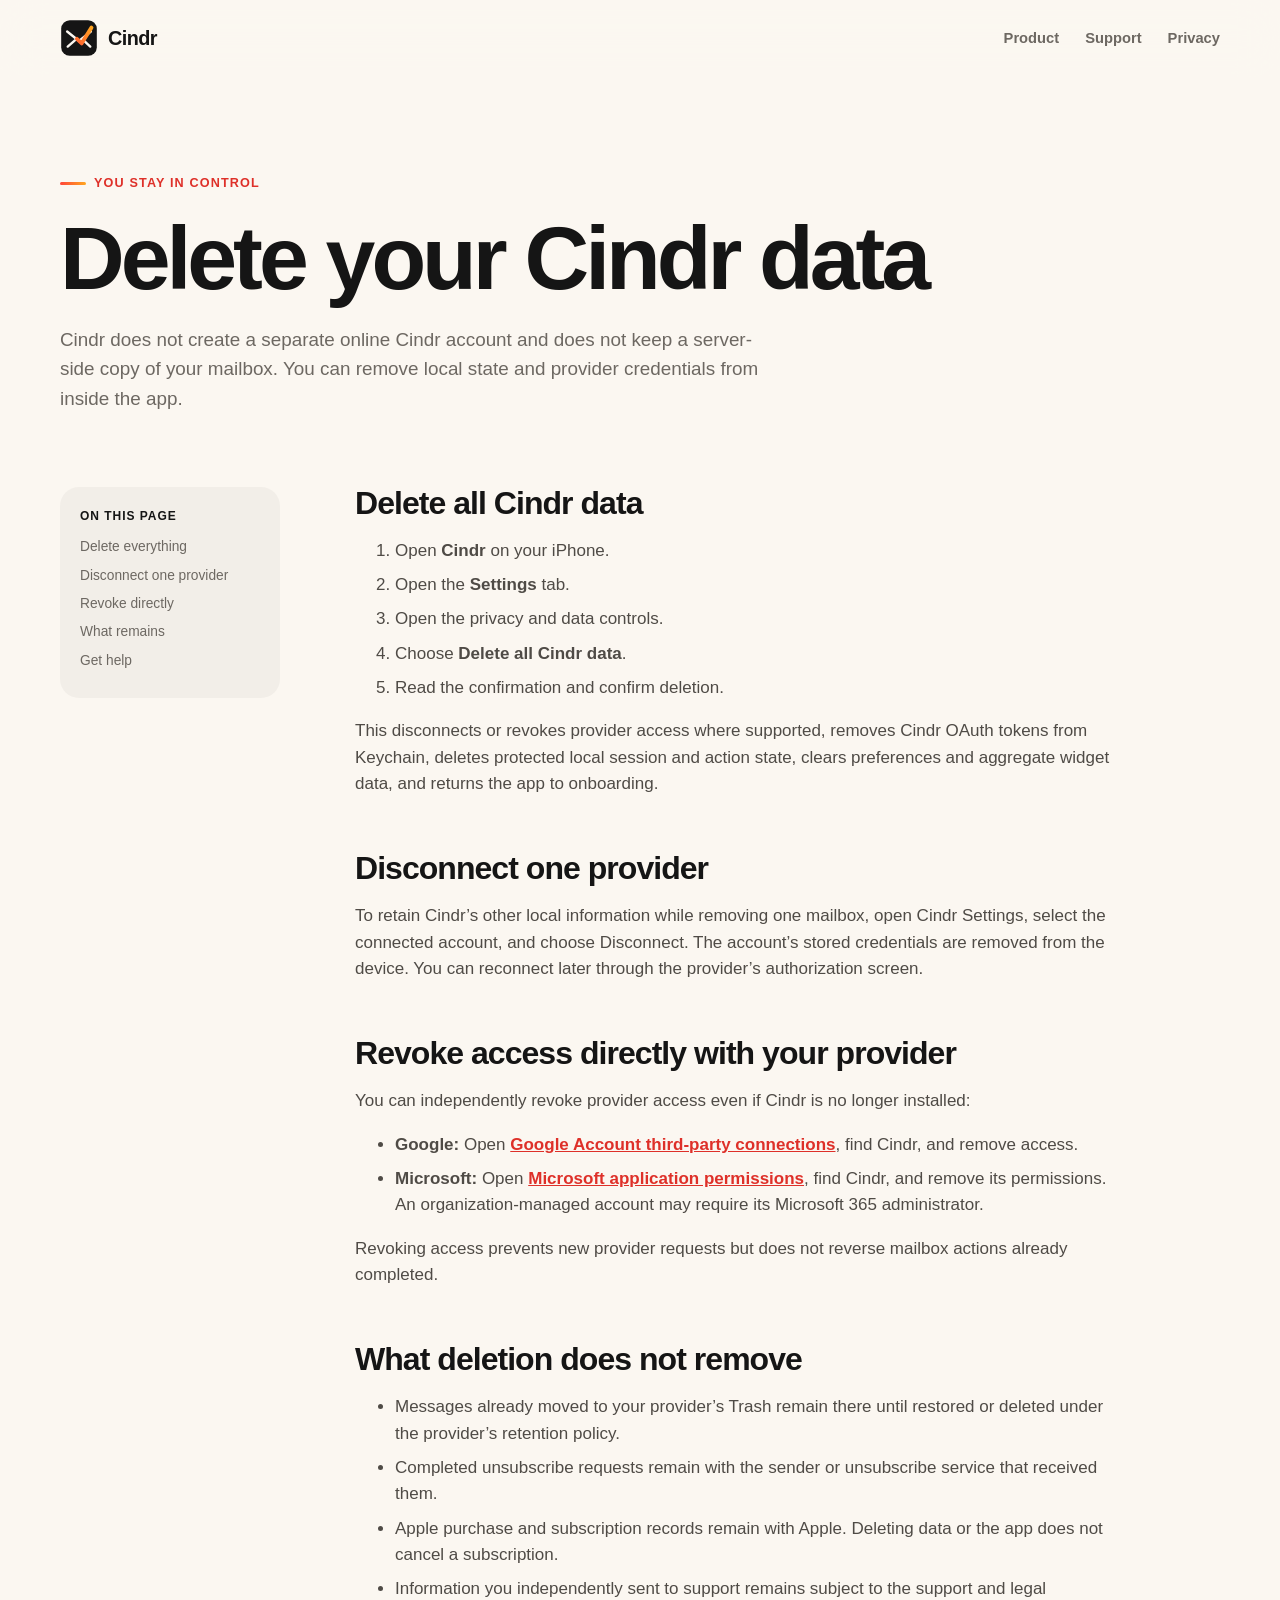
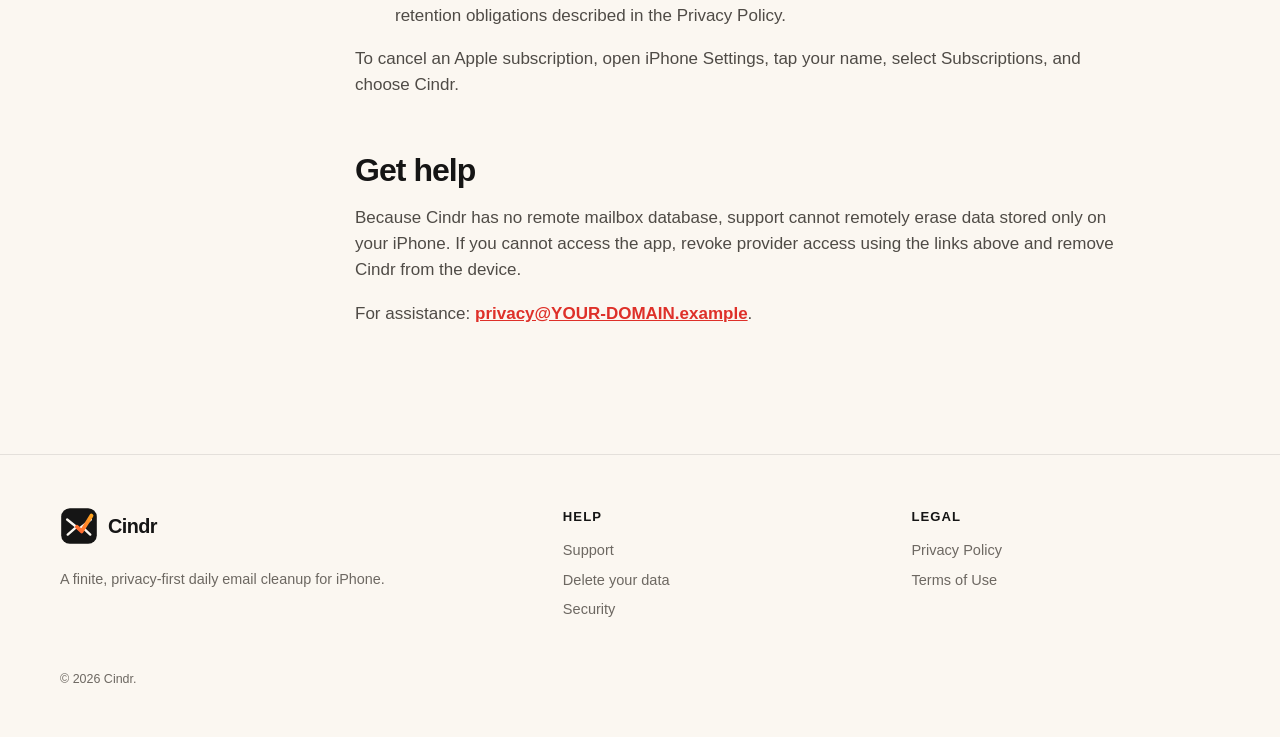
==== data-deletion/index.html @ 8518d341 "Launch Cindr website" ====
<!doctype html>
<html lang="en">
<head>
  <meta charset="utf-8"><meta name="viewport" content="width=device-width, initial-scale=1"><meta name="description" content="How to disconnect Cindr, revoke provider access, and delete local Cindr data.">
  <title>Data Deletion — Cindr</title><link rel="icon" href="/assets/img/cindr-mark.svg" type="image/svg+xml"><link rel="stylesheet" href="/assets/css/styles.css"><script src="/assets/js/site-config.js" defer></script><script src="/assets/js/site.js" defer></script>
</head>
<body>
  <a class="skip-link" href="#main">Skip to content</a>
  <header class="site-header"><nav class="nav" aria-label="Main navigation"><a class="brand" href="/"><img src="/assets/img/cindr-mark.svg" alt=""><span>Cindr</span></a><button class="menu-button" type="button" aria-label="Open navigation" aria-expanded="false" data-menu-button>☰</button><div class="nav-links" data-menu><a href="/">Product</a><a href="/support/">Support</a><a href="/privacy/">Privacy</a></div></nav></header>
  <main id="main">
    <header class="legal-hero wrap"><p class="eyebrow">You stay in control</p><h1>Delete your Cindr data</h1><p class="lede">Cindr does not create a separate online Cindr account and does not keep a server-side copy of your mailbox. You can remove local state and provider credentials from inside the app.</p></header>
    <div class="legal-layout wrap">
      <nav class="legal-nav" aria-label="Deletion sections"><strong>On this page</strong><a href="#all">Delete everything</a><a href="#disconnect">Disconnect one provider</a><a href="#revoke">Revoke directly</a><a href="#remains">What remains</a><a href="#help">Get help</a></nav>
      <article class="legal-content">
        <h2 id="all">Delete all Cindr data</h2>
        <ol>
          <li>Open <strong>Cindr</strong> on your iPhone.</li>
          <li>Open the <strong>Settings</strong> tab.</li>
          <li>Open the privacy and data controls.</li>
          <li>Choose <strong>Delete all Cindr data</strong>.</li>
          <li>Read the confirmation and confirm deletion.</li>
        </ol>
        <p>This disconnects or revokes provider access where supported, removes Cindr OAuth tokens from Keychain, deletes protected local session and action state, clears preferences and aggregate widget data, and returns the app to onboarding.</p>

        <h2 id="disconnect">Disconnect one provider</h2>
        <p>To retain Cindr’s other local information while removing one mailbox, open Cindr Settings, select the connected account, and choose Disconnect. The account’s stored credentials are removed from the device. You can reconnect later through the provider’s authorization screen.</p>

        <h2 id="revoke">Revoke access directly with your provider</h2>
        <p>You can independently revoke provider access even if Cindr is no longer installed:</p>
        <ul>
          <li><strong>Google:</strong> Open <a href="https://myaccount.google.com/connections" rel="external">Google Account third-party connections</a>, find Cindr, and remove access.</li>
          <li><strong>Microsoft:</strong> Open <a href="https://account.live.com/consent/Manage" rel="external">Microsoft application permissions</a>, find Cindr, and remove its permissions. An organization-managed account may require its Microsoft 365 administrator.</li>
        </ul>
        <p>Revoking access prevents new provider requests but does not reverse mailbox actions already completed.</p>

        <h2 id="remains">What deletion does not remove</h2>
        <ul>
          <li>Messages already moved to your provider’s Trash remain there until restored or deleted under the provider’s retention policy.</li>
          <li>Completed unsubscribe requests remain with the sender or unsubscribe service that received them.</li>
          <li>Apple purchase and subscription records remain with Apple. Deleting data or the app does not cancel a subscription.</li>
          <li>Information you independently sent to support remains subject to the support and legal retention obligations described in the Privacy Policy.</li>
        </ul>
        <p>To cancel an Apple subscription, open iPhone Settings, tap your name, select Subscriptions, and choose Cindr.</p>

        <h2 id="help">Get help</h2>
        <p>Because Cindr has no remote mailbox database, support cannot remotely erase data stored only on your iPhone. If you cannot access the app, revoke provider access using the links above and remove Cindr from the device.</p>
        <p>For assistance: <a data-contact="privacy" href="mailto:privacy@YOUR-DOMAIN.example">privacy@YOUR-DOMAIN.example</a>.</p>
      </article>
    </div>
  </main>
  <footer class="site-footer"><div class="wrap"><div class="footer-grid"><div class="footer-brand"><a class="brand" href="/"><img src="/assets/img/cindr-mark.svg" alt=""><span>Cindr</span></a><p>A finite, privacy-first daily email cleanup for iPhone.</p></div><div class="footer-links"><strong>Help</strong><a href="/support/">Support</a><a href="/data-deletion/">Delete your data</a><a href="/security/">Security</a></div><div class="footer-links"><strong>Legal</strong><a href="/privacy/">Privacy Policy</a><a href="/terms/">Terms of Use</a></div></div><p class="copyright">© <span data-year>2026</span> Cindr.</p></div></footer>
</body>
</html>
---- assets/css/styles.css ----
:root {
  color-scheme: light dark;
  --canvas: #fbf7f1;
  --surface: #ffffff;
  --surface-2: #f2eee8;
  --ink: #151515;
  --muted: #6d6862;
  --line: rgba(21, 21, 21, .1);
  --coral: #ff453a;
  --coral-dark: #de3029;
  --amber: #ffa61f;
  --mint: #1aaf7c;
  --violet: #7357e6;
  --shadow: 0 24px 70px rgba(53, 36, 25, .12);
  --radius: 28px;
  --max: 1160px;
}

* { box-sizing: border-box; }
html { scroll-behavior: smooth; }
body {
  margin: 0;
  overflow-x: clip;
  background: var(--canvas);
  color: var(--ink);
  font-family: -apple-system, BlinkMacSystemFont, "SF Pro Display", "Segoe UI", sans-serif;
  font-size: 17px;
  line-height: 1.55;
  -webkit-font-smoothing: antialiased;
}
a { color: inherit; }
img, svg { display: block; max-width: 100%; }
button, a { -webkit-tap-highlight-color: transparent; }
:focus-visible { outline: 3px solid var(--violet); outline-offset: 4px; }

.skip-link {
  position: fixed;
  left: 16px;
  top: -80px;
  z-index: 100;
  padding: 12px 16px;
  border-radius: 12px;
  background: var(--ink);
  color: var(--canvas);
}
.skip-link:focus { top: 16px; }

.site-header {
  position: sticky;
  top: 0;
  z-index: 50;
  border-bottom: 1px solid transparent;
  background: rgba(251, 247, 241, .88);
  backdrop-filter: blur(20px);
  -webkit-backdrop-filter: blur(20px);
}
.nav {
  width: min(calc(100% - 40px), var(--max));
  min-height: 76px;
  margin: 0 auto;
  display: flex;
  align-items: center;
  justify-content: space-between;
  gap: 24px;
}
.brand {
  display: inline-flex;
  align-items: center;
  gap: 10px;
  color: var(--ink);
  font-size: 1.24rem;
  font-weight: 800;
  letter-spacing: -.03em;
  text-decoration: none;
}
.brand img { width: 38px; height: 38px; }
.nav-links { display: flex; align-items: center; gap: 26px; }
.nav-links a { color: var(--muted); font-size: .92rem; font-weight: 650; text-decoration: none; }
.nav-links a:hover { color: var(--ink); }
.menu-button {
  display: none;
  width: 44px;
  height: 44px;
  border: 0;
  border-radius: 14px;
  background: var(--surface-2);
  color: var(--ink);
  font-size: 1.35rem;
}

.button {
  display: inline-flex;
  min-height: 52px;
  align-items: center;
  justify-content: center;
  gap: 9px;
  padding: 13px 21px;
  border: 0;
  border-radius: 17px;
  background: var(--ink);
  color: var(--canvas);
  font: inherit;
  font-weight: 750;
  text-decoration: none;
  cursor: pointer;
  transition: transform .18s ease, box-shadow .18s ease;
}
.button:hover { transform: translateY(-2px); box-shadow: 0 12px 30px rgba(21, 21, 21, .16); }
.button.coral { background: linear-gradient(135deg, var(--coral), var(--coral-dark)); color: #fff; }
.button.ghost { background: var(--surface); color: var(--ink); border: 1px solid var(--line); }
.button[aria-disabled="true"] { cursor: default; opacity: .86; }
.button[aria-disabled="true"]:hover { transform: none; box-shadow: none; }

.hero {
  width: min(calc(100% - 40px), var(--max));
  min-height: 720px;
  margin: 0 auto;
  padding: 72px 0 90px;
  display: grid;
  grid-template-columns: minmax(0, 1.02fr) minmax(360px, .8fr);
  align-items: center;
  gap: 72px;
}
.eyebrow {
  display: inline-flex;
  align-items: center;
  gap: 8px;
  margin: 0 0 18px;
  color: var(--coral-dark);
  font-size: .79rem;
  font-weight: 850;
  letter-spacing: .09em;
  text-transform: uppercase;
}
.eyebrow::before { content: ""; width: 26px; height: 3px; border-radius: 99px; background: linear-gradient(90deg, var(--coral), var(--amber)); }
h1, h2, h3 { margin: 0; line-height: 1.06; letter-spacing: -.045em; }
h1 { max-width: 780px; font-size: clamp(3.25rem, 7.4vw, 6.85rem); font-weight: 900; }
h2 { font-size: clamp(2.25rem, 4.8vw, 4.45rem); font-weight: 880; }
h3 { font-size: 1.38rem; font-weight: 800; }
.hero h1 em { color: var(--coral); font-style: normal; }
.hero-copy > p:not(.eyebrow) { max-width: 620px; margin: 25px 0 30px; color: var(--muted); font-size: clamp(1.12rem, 2vw, 1.35rem); }
.hero-actions { display: flex; flex-wrap: wrap; gap: 12px; }
.microcopy { margin-top: 16px; color: var(--muted); font-size: .82rem; }

.phone-stage { position: relative; display: grid; place-items: center; min-height: 610px; }
.phone-stage::before {
  content: "";
  position: absolute;
  width: min(430px, 100vw);
  height: min(430px, 100vw);
  border-radius: 50%;
  background: radial-gradient(circle at 35% 35%, rgba(255, 166, 31, .42), rgba(255, 69, 58, .17) 48%, transparent 70%);
  filter: blur(4px);
}
.phone {
  position: relative;
  width: min(360px, 90vw);
  padding: 11px;
  border: 3px solid #2a2928;
  border-radius: 55px;
  background: #111;
  box-shadow: 0 42px 90px rgba(46, 27, 16, .24);
  transform: rotate(3deg);
}
.phone-screen {
  position: relative;
  min-height: 600px;
  overflow: hidden;
  padding: 54px 18px 24px;
  border-radius: 42px;
  background: var(--canvas);
}
.phone-island { position: absolute; top: 12px; left: 50%; width: 105px; height: 28px; transform: translateX(-50%); border-radius: 20px; background: #111; }
.phone-head { display: flex; align-items: center; justify-content: space-between; margin-bottom: 22px; }
.phone-head strong { font-size: 1.08rem; }
.progress-ring { display: grid; width: 42px; height: 42px; place-items: center; border-radius: 50%; background: conic-gradient(var(--coral) 0 46%, var(--surface-2) 46%); font-size: .72rem; font-weight: 800; }
.progress-ring::after { content: "12"; display: grid; width: 32px; height: 32px; place-items: center; border-radius: 50%; background: var(--canvas); }
.card-stack { position: relative; min-height: 375px; }
.mail-card {
  position: relative;
  z-index: 2;
  min-height: 345px;
  padding: 22px;
  border: 1px solid var(--line);
  border-radius: 27px;
  background: var(--surface);
  box-shadow: var(--shadow);
  touch-action: none;
  user-select: none;
  transition: transform .34s cubic-bezier(.2,.8,.2,1), opacity .28s ease;
}
.mail-card.is-dragging { transition: none; cursor: grabbing; }
.card-stack::before, .card-stack::after { content: ""; position: absolute; left: 4%; right: 4%; height: 330px; border-radius: 27px; background: var(--surface-2); }
.card-stack::before { z-index: 0; top: 20px; transform: scale(.94); opacity: .65; }
.card-stack::after { z-index: 1; top: 10px; transform: scale(.97); opacity: .9; }
.sender { display: flex; align-items: center; gap: 11px; }
.avatar { display: grid; width: 44px; height: 44px; flex: 0 0 auto; place-items: center; border-radius: 50%; background: rgba(255, 166, 31, .18); font-weight: 800; }
.sender-meta { min-width: 0; }
.sender-meta strong, .sender-meta span { display: block; overflow: hidden; text-overflow: ellipsis; white-space: nowrap; }
.sender-meta span { color: var(--muted); font-size: .75rem; }
.mail-card h3 { margin-top: 24px; font-size: 1.55rem; }
.mail-card > p { color: var(--muted); font-size: .92rem; }
.card-badge { position: absolute; right: 20px; bottom: 20px; color: var(--violet); font-size: .73rem; font-weight: 750; }
.decision-hint { position: absolute; inset: 0; display: grid; place-items: center; border-radius: inherit; font-size: 2.1rem; font-weight: 900; opacity: 0; pointer-events: none; }
.mail-card[data-state="keep"] .decision-hint.keep, .mail-card[data-state="trash"] .decision-hint.trash { opacity: .94; }
.decision-hint.keep { color: var(--mint); background: rgba(26, 175, 124, .12); }
.decision-hint.trash { color: var(--coral); background: rgba(255, 69, 58, .12); }
.demo-actions { display: flex; justify-content: center; gap: 17px; margin-top: 18px; }
.demo-actions button { width: 50px; height: 50px; border: 0; border-radius: 50%; font-size: 1.1rem; font-weight: 900; cursor: pointer; }
.demo-actions [data-demo-action="trash"] { color: var(--coral); background: rgba(255, 69, 58, .12); }
.demo-actions [data-demo-action="unsubscribe"] { color: var(--violet); background: rgba(115, 87, 230, .12); }
.demo-actions [data-demo-action="keep"] { color: var(--mint); background: rgba(26, 175, 124, .12); }
.demo-status { min-height: 22px; margin-top: 12px; color: var(--muted); font-size: .78rem; text-align: center; }

.section { padding: 110px 0; }
.section.alt { background: var(--ink); color: var(--canvas); }
.wrap { width: min(calc(100% - 40px), var(--max)); margin: 0 auto; }
.section-heading { max-width: 760px; margin-bottom: 52px; }
.section-heading p { max-width: 650px; margin: 20px 0 0; color: var(--muted); font-size: 1.17rem; }
.alt .section-heading p, .alt .muted { color: rgba(251, 247, 241, .67); }
.feature-grid { display: grid; grid-template-columns: repeat(3, 1fr); gap: 18px; }
.feature-card { min-height: 275px; padding: 29px; border: 1px solid var(--line); border-radius: var(--radius); background: var(--surface); }
.feature-card .icon { display: grid; width: 48px; height: 48px; margin-bottom: 50px; place-items: center; border-radius: 15px; font-size: 1.35rem; }
.feature-card p { margin: 12px 0 0; color: var(--muted); }
.icon.mint { color: var(--mint); background: rgba(26,175,124,.13); }
.icon.coral { color: var(--coral); background: rgba(255,69,58,.13); }
.icon.violet { color: var(--violet); background: rgba(115,87,230,.13); }

.trust-grid { display: grid; grid-template-columns: .9fr 1.1fr; gap: 75px; align-items: start; }
.trust-list { display: grid; gap: 13px; }
.trust-item { display: grid; grid-template-columns: 47px 1fr; gap: 15px; padding: 21px; border: 1px solid rgba(251,247,241,.12); border-radius: 22px; background: rgba(255,255,255,.05); }
.trust-item .icon { display: grid; width: 47px; height: 47px; place-items: center; border-radius: 15px; background: rgba(255,69,58,.14); color: #ff776f; }
.trust-item p { margin: 4px 0 0; color: rgba(251,247,241,.64); font-size: .91rem; }
.trust-diagram { position: sticky; top: 110px; padding: 34px; border: 1px solid rgba(251,247,241,.12); border-radius: 34px; background: rgba(255,255,255,.05); }
.device { width: min(265px, 100%); margin: 28px auto; padding: 22px; border: 2px solid rgba(251,247,241,.3); border-radius: 38px; text-align: center; }
.device img { width: 62px; margin: 0 auto 15px; }
.device small { display: block; color: rgba(251,247,241,.6); }
.provider-row { display: flex; align-items: center; justify-content: space-between; gap: 15px; }
.provider { flex: 1; padding: 14px; border-radius: 15px; background: rgba(255,255,255,.08); font-size: .85rem; font-weight: 700; text-align: center; }
.flow-label { margin: 6px 0; color: rgba(251,247,241,.5); font-size: .75rem; text-align: center; }

.steps { display: grid; grid-template-columns: repeat(3, 1fr); counter-reset: steps; gap: 24px; }
.step { counter-increment: steps; padding: 15px 5px; }
.step::before { content: "0" counter(steps); display: block; margin-bottom: 25px; color: var(--coral); font-size: .82rem; font-weight: 900; letter-spacing: .1em; }
.step p { color: var(--muted); }

.faq { max-width: 840px; }
.faq details { border-top: 1px solid var(--line); }
.faq details:last-child { border-bottom: 1px solid var(--line); }
.faq summary { padding: 23px 8px; cursor: pointer; font-size: 1.08rem; font-weight: 750; }
.faq details p { max-width: 720px; margin: -5px 8px 24px; color: var(--muted); }

.cta { padding: 105px 0; }
.cta-card { overflow: hidden; padding: 62px; border-radius: 38px; background: linear-gradient(135deg, var(--coral), #ff6c35 58%, var(--amber)); color: #fff; text-align: center; box-shadow: 0 30px 80px rgba(255,69,58,.25); }
.cta-card h2 { max-width: 780px; margin: 0 auto; }
.cta-card p { max-width: 580px; margin: 20px auto 28px; color: rgba(255,255,255,.85); }
.cta-card .button { background: #fff; color: #1a1715; }

.site-footer { padding: 52px 0 35px; border-top: 1px solid var(--line); }
.footer-grid { display: grid; grid-template-columns: 1.5fr 1fr 1fr; gap: 40px; }
.footer-brand p { max-width: 380px; color: var(--muted); font-size: .9rem; }
.footer-links strong { display: block; margin-bottom: 12px; font-size: .82rem; text-transform: uppercase; letter-spacing: .08em; }
.footer-links a { display: block; width: fit-content; margin: 7px 0; color: var(--muted); font-size: .91rem; text-decoration: none; }
.footer-links a:hover { color: var(--ink); }
.copyright { margin-top: 42px; color: var(--muted); font-size: .78rem; }

.legal-hero { padding: 90px 0 55px; }
.legal-hero h1 { max-width: 900px; font-size: clamp(3rem, 7vw, 6rem); }
.legal-hero .lede { max-width: 720px; color: var(--muted); font-size: 1.18rem; }
.legal-layout { display: grid; grid-template-columns: 220px minmax(0, 760px); gap: 75px; padding-bottom: 110px; }
.legal-nav { position: sticky; top: 105px; align-self: start; padding: 20px; border-radius: 19px; background: var(--surface-2); }
.legal-nav strong { display: block; margin-bottom: 11px; font-size: .75rem; letter-spacing: .08em; text-transform: uppercase; }
.legal-nav a { display: block; margin: 7px 0; color: var(--muted); font-size: .86rem; text-decoration: none; }
.legal-content h2 { margin: 55px 0 14px; font-size: 2rem; letter-spacing: -.03em; }
.legal-content h2:first-child { margin-top: 0; }
.legal-content h3 { margin: 30px 0 8px; font-size: 1.15rem; letter-spacing: -.02em; }
.legal-content p, .legal-content li { color: #4f4b46; }
.legal-content li { margin: 8px 0; }
.legal-content a { color: var(--coral-dark); font-weight: 650; }
.notice { padding: 19px 21px; border-left: 4px solid var(--amber); border-radius: 0 16px 16px 0; background: rgba(255,166,31,.11); }
.support-grid { display: grid; grid-template-columns: repeat(2, 1fr); gap: 18px; margin: 30px 0 55px; }
.support-card { padding: 25px; border: 1px solid var(--line); border-radius: 22px; background: var(--surface); text-decoration: none; }
.support-card p { margin: 7px 0 0; color: var(--muted); font-size: .9rem; }
.error-page { min-height: 80vh; display: grid; align-content: center; text-align: center; }
.error-page > img { width: 80px; margin: 0 auto 28px; }
.error-page .eyebrow { justify-content: center; }
.error-page h1 { margin: auto; }
.error-page .lede { margin: 24px auto; }

@media (prefers-color-scheme: dark) {
  :root { --canvas: #0e0d0c; --surface: #1c1a19; --surface-2: #272422; --ink: #f8f4ef; --muted: #aaa39c; --line: rgba(255,255,255,.1); --shadow: 0 24px 70px rgba(0,0,0,.4); }
  .site-header { background: rgba(14,13,12,.86); }
  .legal-content p, .legal-content li { color: #c2bbb4; }
  .alt { background: #050505; }
  .phone { border-color: #393634; }
}

@media (max-width: 860px) {
  .menu-button { display: inline-grid; place-items: center; }
  .nav-links { position: absolute; top: 72px; left: 20px; right: 20px; display: none; padding: 18px; border: 1px solid var(--line); border-radius: 20px; background: var(--surface); box-shadow: var(--shadow); }
  .nav-links[data-open="true"] { display: grid; }
  .hero { grid-template-columns: 1fr; padding-top: 55px; gap: 25px; }
  .hero-copy { text-align: center; }
  .hero-copy > p:not(.eyebrow) { margin-left: auto; margin-right: auto; }
  .hero-actions { justify-content: center; }
  .phone-stage { min-height: 650px; }
  .feature-grid, .steps { grid-template-columns: 1fr; }
  .feature-card { min-height: auto; }
  .feature-card .icon { margin-bottom: 28px; }
  .trust-grid { grid-template-columns: 1fr; gap: 45px; }
  .trust-diagram { position: static; }
  .legal-layout { grid-template-columns: 1fr; gap: 30px; }
  .legal-nav { position: static; }
}

@media (max-width: 600px) {
  body { font-size: 16px; }
  .nav { width: min(calc(100% - 28px), var(--max)); }
  .hero, .wrap { width: min(calc(100% - 28px), var(--max)); }
  .hero { min-height: auto; padding-bottom: 60px; }
  h1 { font-size: clamp(3rem, 14vw, 4.3rem); }
  .phone-stage { min-height: 600px; }
  .phone { width: 325px; }
  .phone-screen { min-height: 555px; }
  .mail-card { min-height: 310px; }
  .card-stack { min-height: 340px; }
  .section { padding: 78px 0; }
  .cta-card { padding: 45px 22px; border-radius: 28px; }
  .footer-grid { grid-template-columns: 1fr; gap: 25px; }
  .support-grid { grid-template-columns: 1fr; }
}

@media (prefers-reduced-motion: reduce) {
  *, *::before, *::after { scroll-behavior: auto !important; transition-duration: .001ms !important; animation-duration: .001ms !important; animation-iteration-count: 1 !important; }
}
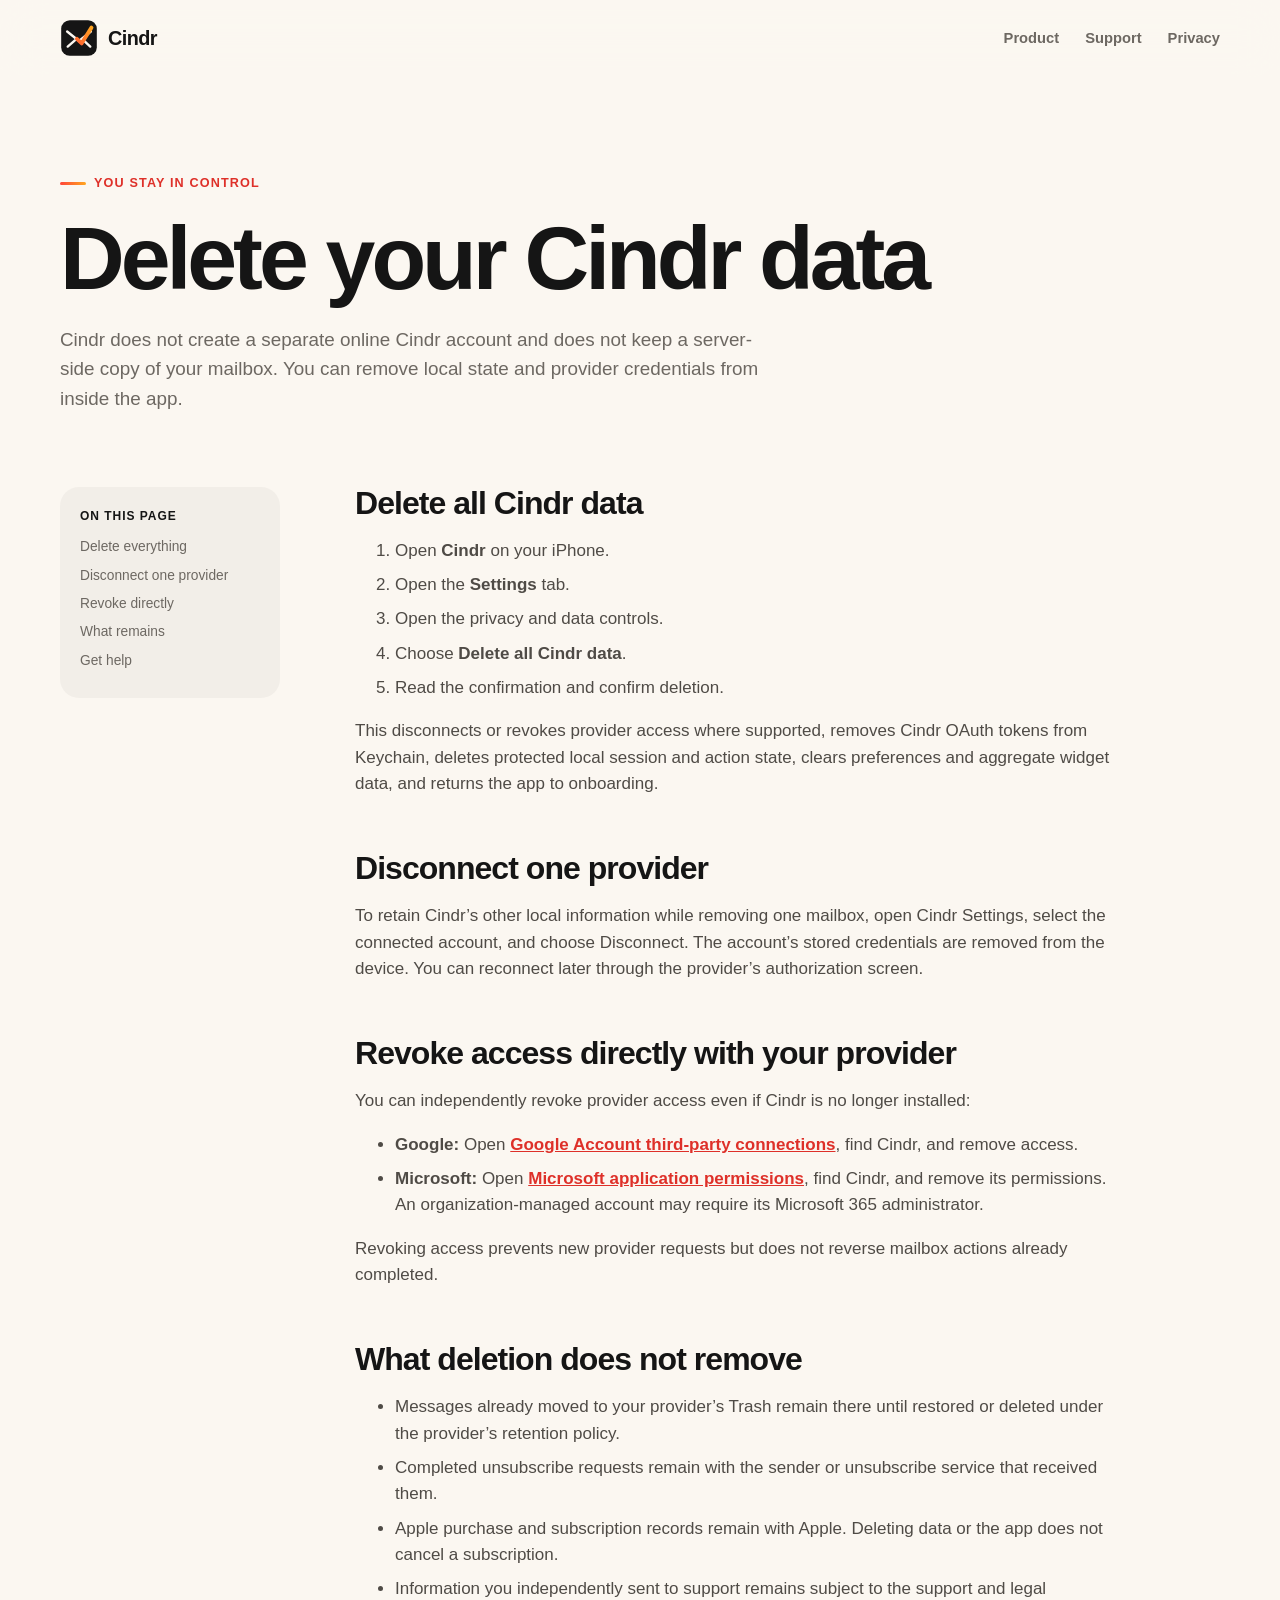
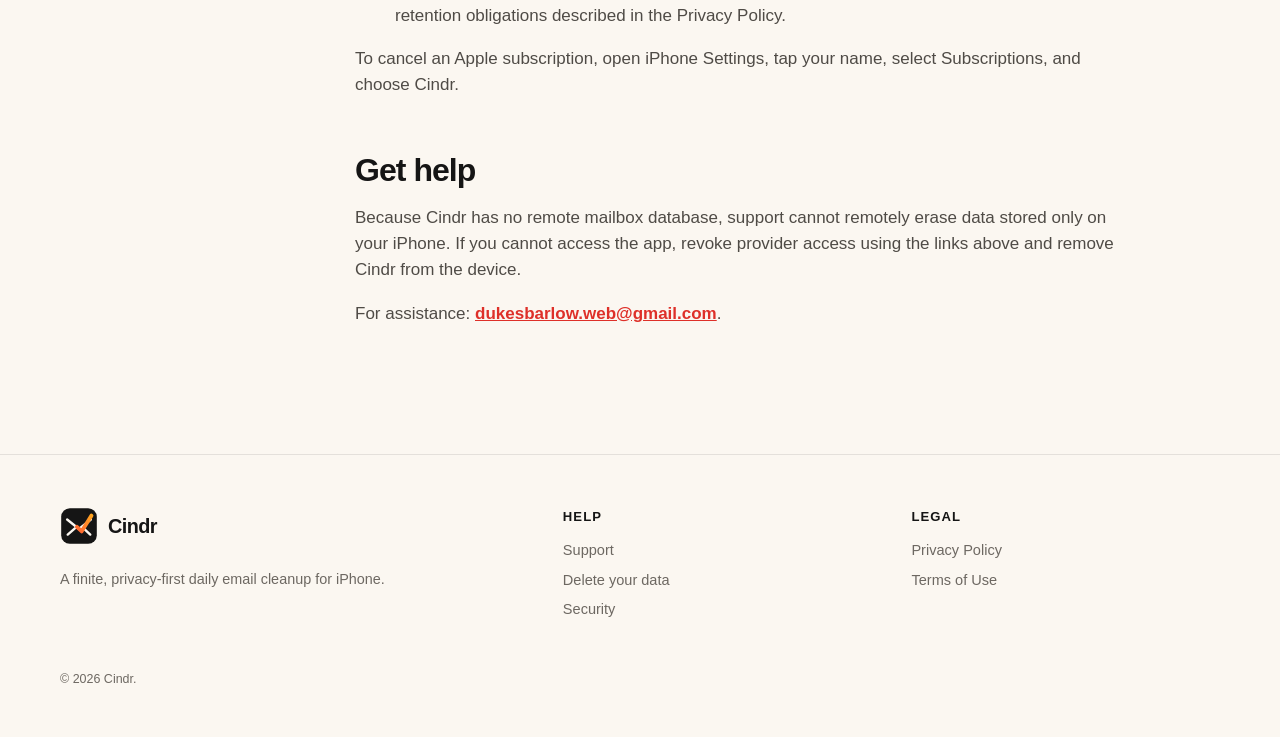
==== commit a6c180f8: "Set public contact email" ====
--- a/data-deletion/index.html
+++ b/data-deletion/index.html
@@ -44,7 +44,7 @@
 
         <h2 id="help">Get help</h2>
         <p>Because Cindr has no remote mailbox database, support cannot remotely erase data stored only on your iPhone. If you cannot access the app, revoke provider access using the links above and remove Cindr from the device.</p>
-        <p>For assistance: <a data-contact="privacy" href="mailto:privacy@YOUR-DOMAIN.example">privacy@YOUR-DOMAIN.example</a>.</p>
+        <p>For assistance: <a data-contact="privacy" href="mailto:dukesbarlow.web@gmail.com">dukesbarlow.web@gmail.com</a>.</p>
       </article>
     </div>
   </main>
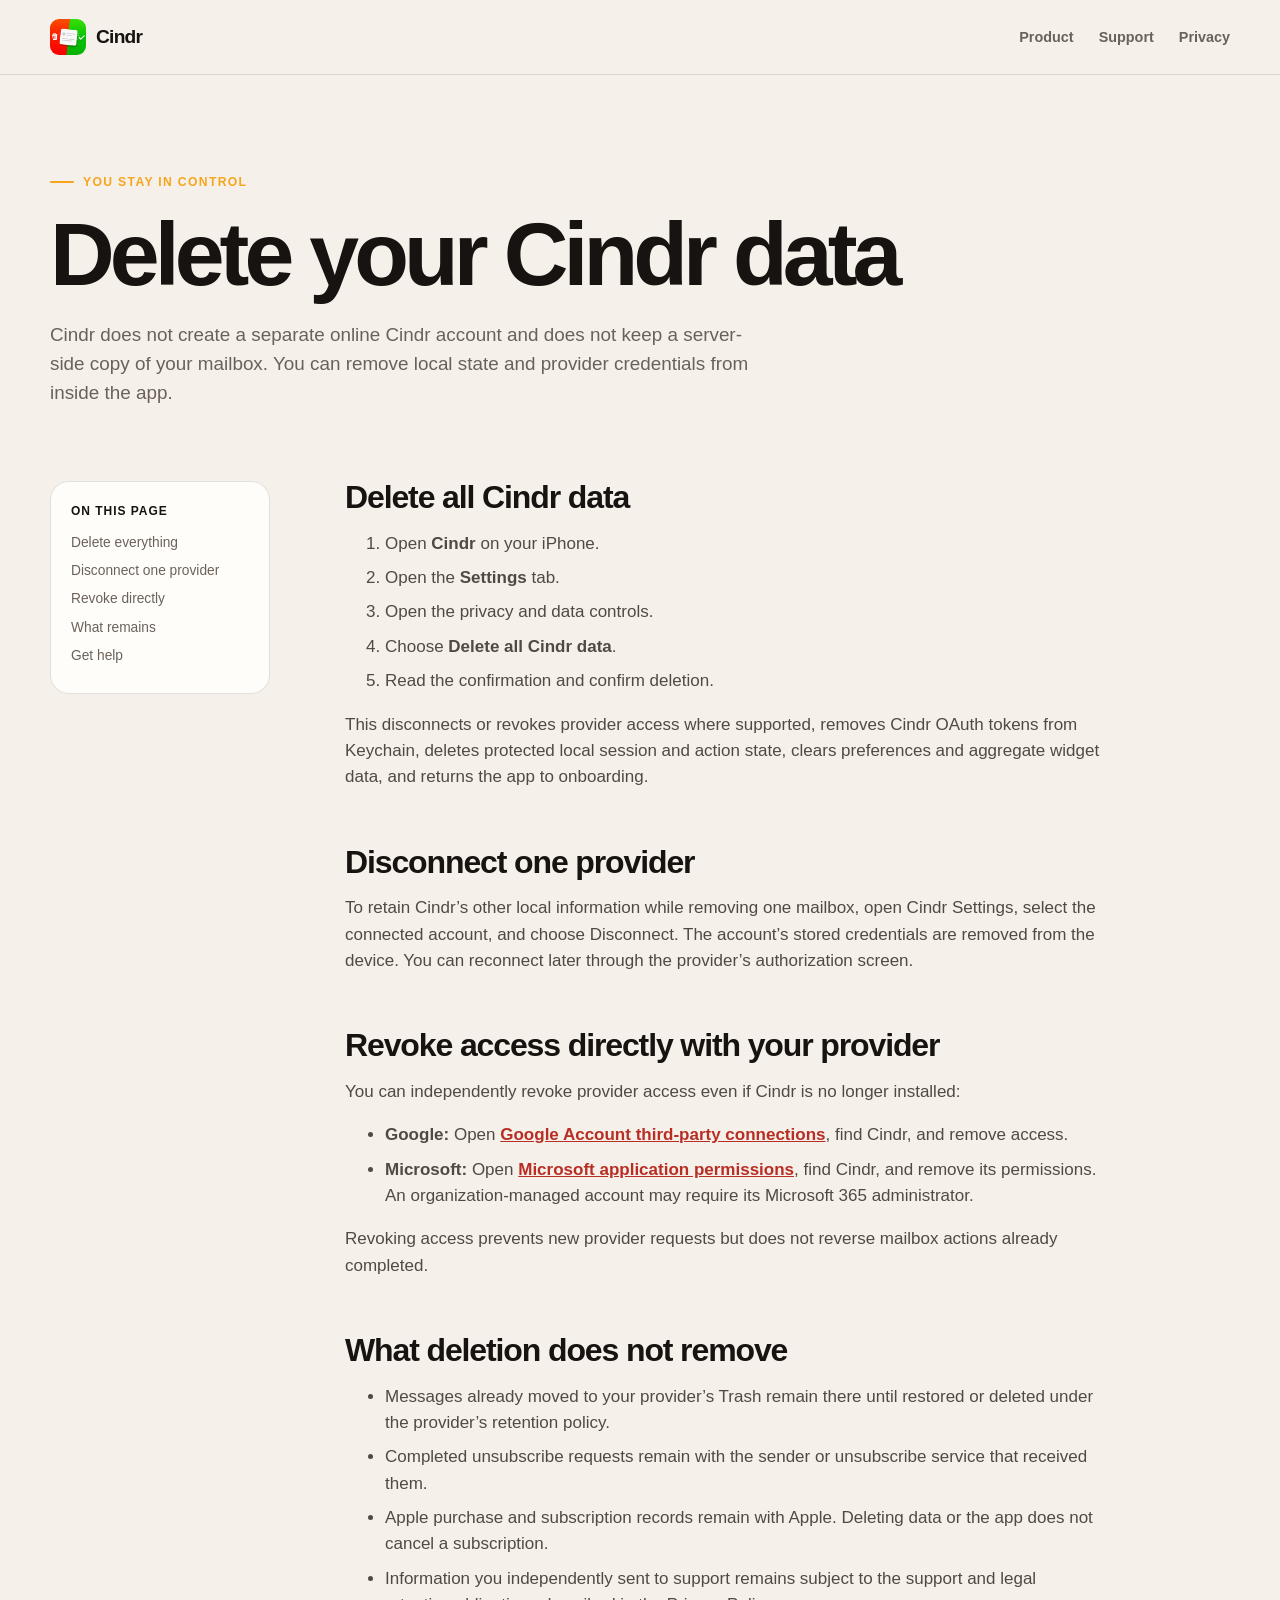
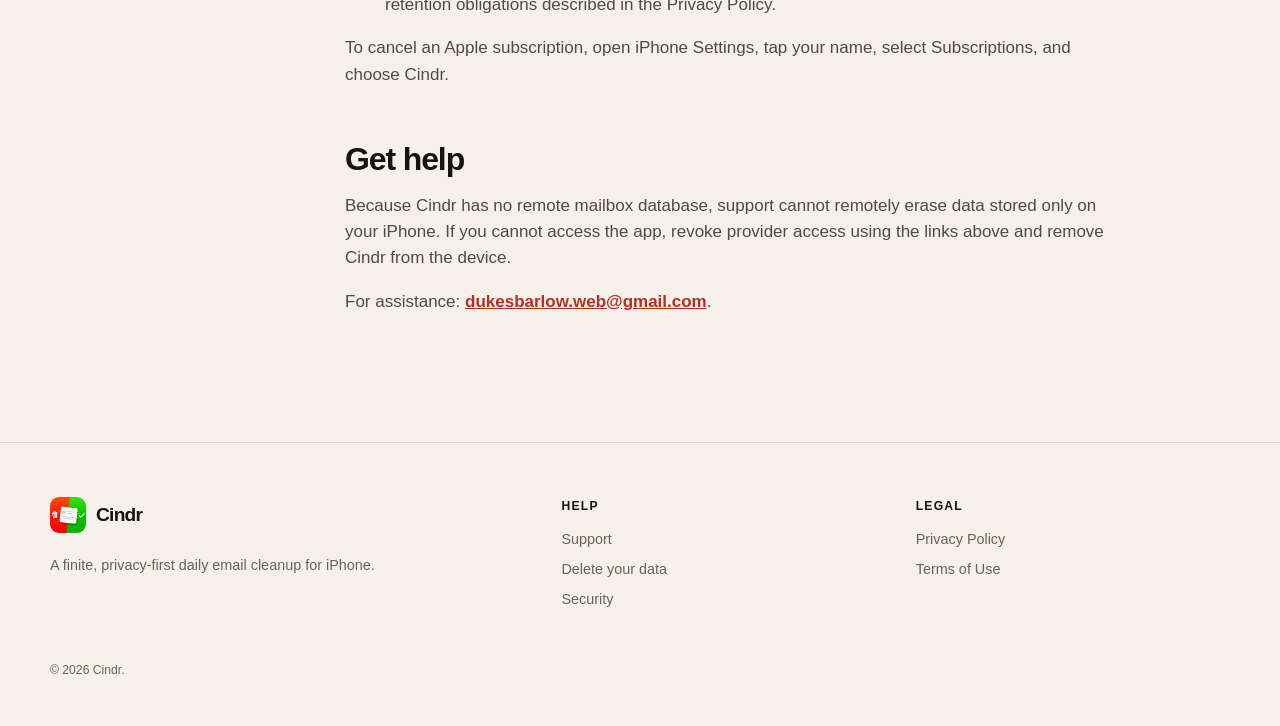
==== commit 9f31b395: "Redesign Cindr website" ====
--- a/data-deletion/index.html
+++ b/data-deletion/index.html
@@ -2,11 +2,11 @@
 <html lang="en">
 <head>
   <meta charset="utf-8"><meta name="viewport" content="width=device-width, initial-scale=1"><meta name="description" content="How to disconnect Cindr, revoke provider access, and delete local Cindr data.">
-  <title>Data Deletion — Cindr</title><link rel="icon" href="/assets/img/cindr-mark.svg" type="image/svg+xml"><link rel="stylesheet" href="/assets/css/styles.css"><script src="/assets/js/site-config.js" defer></script><script src="/assets/js/site.js" defer></script>
+  <title>Data Deletion — Cindr</title><link rel="icon" href="/assets/img/favicon-32.png" type="image/png" sizes="32x32"><link rel="apple-touch-icon" href="/assets/img/apple-touch-icon.png"><link rel="canonical" href="https://cindr-website.onrender.com/data-deletion/"><link rel="stylesheet" href="/assets/css/styles.css"><script src="/assets/js/site-config.js" defer></script><script src="/assets/js/site.js" defer></script>
 </head>
 <body>
   <a class="skip-link" href="#main">Skip to content</a>
-  <header class="site-header"><nav class="nav" aria-label="Main navigation"><a class="brand" href="/"><img src="/assets/img/cindr-mark.svg" alt=""><span>Cindr</span></a><button class="menu-button" type="button" aria-label="Open navigation" aria-expanded="false" data-menu-button>☰</button><div class="nav-links" data-menu><a href="/">Product</a><a href="/support/">Support</a><a href="/privacy/">Privacy</a></div></nav></header>
+  <header class="site-header"><nav class="nav" aria-label="Main navigation"><a class="brand" href="/"><img src="/assets/img/cindr-mark.png" alt=""><span>Cindr</span></a><button class="menu-button" type="button" aria-label="Open navigation" aria-expanded="false" data-menu-button>☰</button><div class="nav-links" data-menu><a href="/">Product</a><a href="/support/">Support</a><a href="/privacy/">Privacy</a></div></nav></header>
   <main id="main">
     <header class="legal-hero wrap"><p class="eyebrow">You stay in control</p><h1>Delete your Cindr data</h1><p class="lede">Cindr does not create a separate online Cindr account and does not keep a server-side copy of your mailbox. You can remove local state and provider credentials from inside the app.</p></header>
     <div class="legal-layout wrap">
@@ -48,6 +48,6 @@
       </article>
     </div>
   </main>
-  <footer class="site-footer"><div class="wrap"><div class="footer-grid"><div class="footer-brand"><a class="brand" href="/"><img src="/assets/img/cindr-mark.svg" alt=""><span>Cindr</span></a><p>A finite, privacy-first daily email cleanup for iPhone.</p></div><div class="footer-links"><strong>Help</strong><a href="/support/">Support</a><a href="/data-deletion/">Delete your data</a><a href="/security/">Security</a></div><div class="footer-links"><strong>Legal</strong><a href="/privacy/">Privacy Policy</a><a href="/terms/">Terms of Use</a></div></div><p class="copyright">© <span data-year>2026</span> Cindr.</p></div></footer>
+  <footer class="site-footer"><div class="wrap"><div class="footer-grid"><div class="footer-brand"><a class="brand" href="/"><img src="/assets/img/cindr-mark.png" alt=""><span>Cindr</span></a><p>A finite, privacy-first daily email cleanup for iPhone.</p></div><div class="footer-links"><strong>Help</strong><a href="/support/">Support</a><a href="/data-deletion/">Delete your data</a><a href="/security/">Security</a></div><div class="footer-links"><strong>Legal</strong><a href="/privacy/">Privacy Policy</a><a href="/terms/">Terms of Use</a></div></div><p class="copyright">© <span data-year>2026</span> Cindr.</p></div></footer>
 </body>
 </html>
--- a/assets/css/styles.css
+++ b/assets/css/styles.css
@@ -1,19 +1,22 @@
 :root {
   color-scheme: light dark;
-  --canvas: #fbf7f1;
-  --surface: #ffffff;
-  --surface-2: #f2eee8;
-  --ink: #151515;
-  --muted: #6d6862;
-  --line: rgba(21, 21, 21, .1);
-  --coral: #ff453a;
-  --coral-dark: #de3029;
-  --amber: #ffa61f;
-  --mint: #1aaf7c;
-  --violet: #7357e6;
-  --shadow: 0 24px 70px rgba(53, 36, 25, .12);
+  --canvas: #f5f0e9;
+  --paper: #fffdfa;
+  --paper-soft: #eee7dd;
+  --ink: #171311;
+  --ink-soft: #2a2420;
+  --muted: #6a625a;
+  --line: rgba(23, 19, 17, .12);
+  --line-strong: rgba(23, 19, 17, .2);
+  --ember: #e84936;
+  --ember-dark: #b82e24;
+  --amber: #f7a51c;
+  --mint: #168861;
+  --violet: #6254c7;
+  --shadow: 0 24px 64px rgba(59, 38, 22, .12);
+  --shadow-deep: 0 35px 80px rgba(16, 11, 8, .24);
   --radius: 28px;
-  --max: 1160px;
+  --max: 1180px;
 }
 
 * { box-sizing: border-box; }
@@ -31,34 +34,34 @@
 a { color: inherit; }
 img, svg { display: block; max-width: 100%; }
 button, a { -webkit-tap-highlight-color: transparent; }
-:focus-visible { outline: 3px solid var(--violet); outline-offset: 4px; }
+:focus-visible { outline: 3px solid var(--amber); outline-offset: 4px; }
 
 .skip-link {
   position: fixed;
+  z-index: 100;
+  top: -80px;
   left: 16px;
-  top: -80px;
-  z-index: 100;
   padding: 12px 16px;
   border-radius: 12px;
   background: var(--ink);
-  color: var(--canvas);
+  color: var(--paper);
 }
 .skip-link:focus { top: 16px; }
 
 .site-header {
   position: sticky;
+  z-index: 50;
   top: 0;
-  z-index: 50;
-  border-bottom: 1px solid transparent;
-  background: rgba(251, 247, 241, .88);
-  backdrop-filter: blur(20px);
-  -webkit-backdrop-filter: blur(20px);
+  border-bottom: 1px solid var(--line);
+  background: color-mix(in srgb, var(--canvas) 90%, transparent);
+  backdrop-filter: blur(18px);
+  -webkit-backdrop-filter: blur(18px);
 }
 .nav {
-  width: min(calc(100% - 40px), var(--max));
-  min-height: 76px;
+  display: flex;
+  width: min(calc(100% - 48px), var(--max));
+  min-height: 74px;
   margin: 0 auto;
-  display: flex;
   align-items: center;
   justify-content: space-between;
   gap: 24px;
@@ -68,264 +71,310 @@
   align-items: center;
   gap: 10px;
   color: var(--ink);
-  font-size: 1.24rem;
-  font-weight: 800;
-  letter-spacing: -.03em;
+  font-size: 1.2rem;
+  font-weight: 850;
+  letter-spacing: -.04em;
   text-decoration: none;
 }
-.brand img { width: 38px; height: 38px; }
-.nav-links { display: flex; align-items: center; gap: 26px; }
-.nav-links a { color: var(--muted); font-size: .92rem; font-weight: 650; text-decoration: none; }
-.nav-links a:hover { color: var(--ink); }
+.brand img { width: 36px; height: 36px; border-radius: 9px; object-fit: cover; }
+.nav-links { display: flex; align-items: center; gap: 25px; }
+.nav-links a { color: var(--muted); font-size: .9rem; font-weight: 720; text-decoration: none; }
+.nav-links a:not(.button):hover { color: var(--ink); }
 .menu-button {
   display: none;
   width: 44px;
   height: 44px;
-  border: 0;
+  border: 1px solid var(--line);
   border-radius: 14px;
-  background: var(--surface-2);
+  background: var(--paper);
   color: var(--ink);
-  font-size: 1.35rem;
+  font-size: 1.25rem;
 }
 
 .button {
   display: inline-flex;
-  min-height: 52px;
+  min-height: 48px;
   align-items: center;
   justify-content: center;
-  gap: 9px;
-  padding: 13px 21px;
-  border: 0;
-  border-radius: 17px;
+  gap: 8px;
+  padding: 11px 18px;
+  border: 1px solid transparent;
+  border-radius: 15px;
   background: var(--ink);
-  color: var(--canvas);
+  color: var(--paper);
   font: inherit;
-  font-weight: 750;
+  font-size: .92rem;
+  font-weight: 800;
+  line-height: 1.1;
   text-decoration: none;
   cursor: pointer;
-  transition: transform .18s ease, box-shadow .18s ease;
-}
-.button:hover { transform: translateY(-2px); box-shadow: 0 12px 30px rgba(21, 21, 21, .16); }
-.button.coral { background: linear-gradient(135deg, var(--coral), var(--coral-dark)); color: #fff; }
-.button.ghost { background: var(--surface); color: var(--ink); border: 1px solid var(--line); }
-.button[aria-disabled="true"] { cursor: default; opacity: .86; }
+  transition: transform .18s ease, box-shadow .18s ease, background .18s ease;
+}
+.button:hover { transform: translateY(-2px); box-shadow: 0 12px 24px rgba(20, 15, 11, .18); }
+.button.primary { border-color: #ff7c4d; background: var(--ember); color: #fff; }
+.button.primary:hover { background: var(--ember-dark); }
+.button.ghost { border-color: rgba(255, 255, 255, .3); background: rgba(255, 255, 255, .08); color: #fff; }
+.button.ghost:hover { border-color: rgba(255, 255, 255, .55); background: rgba(255, 255, 255, .15); }
+.button[aria-disabled="true"] { cursor: default; opacity: .9; }
 .button[aria-disabled="true"]:hover { transform: none; box-shadow: none; }
 
 .hero {
-  width: min(calc(100% - 40px), var(--max));
-  min-height: 720px;
-  margin: 0 auto;
-  padding: 72px 0 90px;
+  position: relative;
+  isolation: isolate;
   display: grid;
-  grid-template-columns: minmax(0, 1.02fr) minmax(360px, .8fr);
-  align-items: center;
-  gap: 72px;
-}
+  width: min(calc(100% - 48px), var(--max));
+  min-height: 650px;
+  margin: 28px auto 0;
+  grid-template-columns: minmax(0, 1.06fr) minmax(380px, .94fr);
+  align-items: center;
+  gap: 28px;
+  overflow: hidden;
+  border: 1px solid #352a25;
+  border-radius: 42px;
+  background: #1a1513;
+  box-shadow: var(--shadow-deep);
+}
+.hero::before, .hero::after {
+  position: absolute;
+  z-index: -1;
+  content: "";
+  border-radius: 999px;
+  pointer-events: none;
+}
+.hero::before {
+  top: -440px;
+  right: -240px;
+  width: 760px;
+  height: 760px;
+  background: radial-gradient(circle, rgba(248, 165, 28, .48) 0, rgba(232, 73, 54, .18) 38%, transparent 67%);
+}
+.hero::after {
+  bottom: -420px;
+  left: 12%;
+  width: 620px;
+  height: 620px;
+  background: radial-gradient(circle, rgba(232, 73, 54, .18) 0, transparent 67%);
+}
+.hero-copy { position: relative; z-index: 1; padding: 68px 0 68px 68px; color: #fffaf5; }
 .eyebrow {
   display: inline-flex;
   align-items: center;
-  gap: 8px;
-  margin: 0 0 18px;
-  color: var(--coral-dark);
-  font-size: .79rem;
-  font-weight: 850;
-  letter-spacing: .09em;
+  gap: 9px;
+  margin: 0 0 20px;
+  color: var(--amber);
+  font-size: .76rem;
+  font-weight: 900;
+  letter-spacing: .11em;
+  line-height: 1.2;
   text-transform: uppercase;
 }
-.eyebrow::before { content: ""; width: 26px; height: 3px; border-radius: 99px; background: linear-gradient(90deg, var(--coral), var(--amber)); }
-h1, h2, h3 { margin: 0; line-height: 1.06; letter-spacing: -.045em; }
-h1 { max-width: 780px; font-size: clamp(3.25rem, 7.4vw, 6.85rem); font-weight: 900; }
-h2 { font-size: clamp(2.25rem, 4.8vw, 4.45rem); font-weight: 880; }
-h3 { font-size: 1.38rem; font-weight: 800; }
-.hero h1 em { color: var(--coral); font-style: normal; }
-.hero-copy > p:not(.eyebrow) { max-width: 620px; margin: 25px 0 30px; color: var(--muted); font-size: clamp(1.12rem, 2vw, 1.35rem); }
+.eyebrow::before { width: 24px; height: 2px; border-radius: 99px; background: currentColor; content: ""; }
+h1, h2, h3 { margin: 0; color: inherit; line-height: 1.02; letter-spacing: -.055em; }
+h1 { max-width: 680px; font-size: clamp(3.35rem, 6.5vw, 6.55rem); font-weight: 900; }
+h2 { font-size: clamp(2.25rem, 4.3vw, 4.25rem); font-weight: 880; }
+h3 { font-size: 1.32rem; font-weight: 830; }
+.hero h1 em { color: #ff795f; font-style: normal; }
+.hero-copy > p:not(.eyebrow) { max-width: 560px; margin: 27px 0 31px; color: rgba(255, 253, 250, .74); font-size: clamp(1.08rem, 1.7vw, 1.23rem); }
 .hero-actions { display: flex; flex-wrap: wrap; gap: 12px; }
-.microcopy { margin-top: 16px; color: var(--muted); font-size: .82rem; }
-
-.phone-stage { position: relative; display: grid; place-items: center; min-height: 610px; }
+.hero-proof { display: flex; flex-wrap: wrap; gap: 9px 20px; margin-top: 24px; color: rgba(255, 253, 250, .62); font-size: .82rem; }
+.hero-proof span { display: inline-flex; align-items: center; gap: 5px; }
+.hero-proof span::before { width: 6px; height: 6px; border-radius: 50%; background: var(--amber); content: ""; }
+.hero-proof b { color: #fffaf5; font-weight: 760; }
+
+.phone-stage { position: relative; z-index: 1; display: grid; min-height: 600px; place-items: center; }
 .phone-stage::before {
+  position: absolute;
+  width: 390px;
+  height: 390px;
+  border-radius: 50%;
+  background: radial-gradient(circle, rgba(255, 222, 165, .34), rgba(255, 146, 81, .13) 42%, transparent 70%);
   content: "";
-  position: absolute;
-  width: min(430px, 100vw);
-  height: min(430px, 100vw);
-  border-radius: 50%;
-  background: radial-gradient(circle at 35% 35%, rgba(255, 166, 31, .42), rgba(255, 69, 58, .17) 48%, transparent 70%);
-  filter: blur(4px);
 }
 .phone {
   position: relative;
-  width: min(360px, 90vw);
-  padding: 11px;
-  border: 3px solid #2a2928;
-  border-radius: 55px;
-  background: #111;
-  box-shadow: 0 42px 90px rgba(46, 27, 16, .24);
-  transform: rotate(3deg);
-}
-.phone-screen {
-  position: relative;
-  min-height: 600px;
-  overflow: hidden;
-  padding: 54px 18px 24px;
-  border-radius: 42px;
-  background: var(--canvas);
-}
-.phone-island { position: absolute; top: 12px; left: 50%; width: 105px; height: 28px; transform: translateX(-50%); border-radius: 20px; background: #111; }
+  width: min(350px, 88vw);
+  padding: 10px;
+  border: 3px solid #4a403b;
+  border-radius: 52px;
+  background: #0e0c0b;
+  box-shadow: 0 35px 70px rgba(0, 0, 0, .34);
+  transform: rotate(3.5deg) translateY(10px);
+}
+.phone-screen { position: relative; min-height: 574px; overflow: hidden; padding: 52px 18px 24px; border-radius: 40px; background: #f8f2ea; color: #211b18; }
+.phone-island { position: absolute; top: 11px; left: 50%; width: 102px; height: 28px; transform: translateX(-50%); border-radius: 20px; background: #0e0c0b; }
 .phone-head { display: flex; align-items: center; justify-content: space-between; margin-bottom: 22px; }
-.phone-head strong { font-size: 1.08rem; }
-.progress-ring { display: grid; width: 42px; height: 42px; place-items: center; border-radius: 50%; background: conic-gradient(var(--coral) 0 46%, var(--surface-2) 46%); font-size: .72rem; font-weight: 800; }
-.progress-ring::after { content: "12"; display: grid; width: 32px; height: 32px; place-items: center; border-radius: 50%; background: var(--canvas); }
-.card-stack { position: relative; min-height: 375px; }
+.phone-head strong { font-size: 1.06rem; }
+.phone-head small { color: #706760; font-size: .75rem; }
+.progress-ring { display: grid; width: 42px; height: 42px; place-items: center; border-radius: 50%; background: conic-gradient(var(--ember) 0 46%, #e9dfd3 46%); font-size: .72rem; font-weight: 850; }
+.progress-ring::after { display: grid; width: 32px; height: 32px; place-items: center; border-radius: 50%; background: #f8f2ea; content: "12"; }
+.card-stack { position: relative; min-height: 360px; }
 .mail-card {
   position: relative;
   z-index: 2;
-  min-height: 345px;
-  padding: 22px;
-  border: 1px solid var(--line);
-  border-radius: 27px;
-  background: var(--surface);
-  box-shadow: var(--shadow);
+  min-height: 332px;
+  padding: 21px;
+  border: 1px solid rgba(30, 24, 20, .1);
+  border-radius: 26px;
+  background: #fffdf9;
+  box-shadow: 0 16px 38px rgba(69, 47, 30, .13);
   touch-action: none;
   user-select: none;
   transition: transform .34s cubic-bezier(.2,.8,.2,1), opacity .28s ease;
 }
-.mail-card.is-dragging { transition: none; cursor: grabbing; }
-.card-stack::before, .card-stack::after { content: ""; position: absolute; left: 4%; right: 4%; height: 330px; border-radius: 27px; background: var(--surface-2); }
-.card-stack::before { z-index: 0; top: 20px; transform: scale(.94); opacity: .65; }
-.card-stack::after { z-index: 1; top: 10px; transform: scale(.97); opacity: .9; }
+.mail-card.is-dragging { cursor: grabbing; transition: none; }
+.card-stack::before, .card-stack::after { position: absolute; right: 4%; left: 4%; height: 317px; border-radius: 26px; background: #eae1d6; content: ""; }
+.card-stack::before { z-index: 0; top: 19px; transform: scale(.94); opacity: .65; }
+.card-stack::after { z-index: 1; top: 10px; transform: scale(.97); opacity: .92; }
 .sender { display: flex; align-items: center; gap: 11px; }
-.avatar { display: grid; width: 44px; height: 44px; flex: 0 0 auto; place-items: center; border-radius: 50%; background: rgba(255, 166, 31, .18); font-weight: 800; }
+.avatar { display: grid; width: 43px; height: 43px; flex: 0 0 auto; place-items: center; border-radius: 14px; background: #fde4ba; color: #5c3610; font-size: .8rem; font-weight: 850; }
 .sender-meta { min-width: 0; }
 .sender-meta strong, .sender-meta span { display: block; overflow: hidden; text-overflow: ellipsis; white-space: nowrap; }
-.sender-meta span { color: var(--muted); font-size: .75rem; }
-.mail-card h3 { margin-top: 24px; font-size: 1.55rem; }
-.mail-card > p { color: var(--muted); font-size: .92rem; }
-.card-badge { position: absolute; right: 20px; bottom: 20px; color: var(--violet); font-size: .73rem; font-weight: 750; }
-.decision-hint { position: absolute; inset: 0; display: grid; place-items: center; border-radius: inherit; font-size: 2.1rem; font-weight: 900; opacity: 0; pointer-events: none; }
+.sender-meta span { color: #706760; font-size: .73rem; }
+.mail-card h3 { margin-top: 23px; font-size: 1.46rem; }
+.mail-card > p { color: #706760; font-size: .9rem; }
+.card-badge { position: absolute; right: 20px; bottom: 20px; color: #6b51bd; font-size: .71rem; font-weight: 780; }
+.decision-hint { position: absolute; inset: 0; display: grid; place-items: center; border-radius: inherit; font-size: 2rem; font-weight: 900; opacity: 0; pointer-events: none; }
 .mail-card[data-state="keep"] .decision-hint.keep, .mail-card[data-state="trash"] .decision-hint.trash { opacity: .94; }
-.decision-hint.keep { color: var(--mint); background: rgba(26, 175, 124, .12); }
-.decision-hint.trash { color: var(--coral); background: rgba(255, 69, 58, .12); }
-.demo-actions { display: flex; justify-content: center; gap: 17px; margin-top: 18px; }
-.demo-actions button { width: 50px; height: 50px; border: 0; border-radius: 50%; font-size: 1.1rem; font-weight: 900; cursor: pointer; }
-.demo-actions [data-demo-action="trash"] { color: var(--coral); background: rgba(255, 69, 58, .12); }
-.demo-actions [data-demo-action="unsubscribe"] { color: var(--violet); background: rgba(115, 87, 230, .12); }
-.demo-actions [data-demo-action="keep"] { color: var(--mint); background: rgba(26, 175, 124, .12); }
-.demo-status { min-height: 22px; margin-top: 12px; color: var(--muted); font-size: .78rem; text-align: center; }
-
-.section { padding: 110px 0; }
-.section.alt { background: var(--ink); color: var(--canvas); }
-.wrap { width: min(calc(100% - 40px), var(--max)); margin: 0 auto; }
-.section-heading { max-width: 760px; margin-bottom: 52px; }
-.section-heading p { max-width: 650px; margin: 20px 0 0; color: var(--muted); font-size: 1.17rem; }
-.alt .section-heading p, .alt .muted { color: rgba(251, 247, 241, .67); }
-.feature-grid { display: grid; grid-template-columns: repeat(3, 1fr); gap: 18px; }
-.feature-card { min-height: 275px; padding: 29px; border: 1px solid var(--line); border-radius: var(--radius); background: var(--surface); }
-.feature-card .icon { display: grid; width: 48px; height: 48px; margin-bottom: 50px; place-items: center; border-radius: 15px; font-size: 1.35rem; }
+.decision-hint.keep { color: #12845d; background: rgba(22, 136, 97, .11); }
+.decision-hint.trash { color: var(--ember); background: rgba(232, 73, 54, .11); }
+.demo-actions { display: flex; justify-content: center; gap: 16px; margin-top: 18px; }
+.demo-actions button { width: 49px; height: 49px; border: 0; border-radius: 50%; font-size: 1.1rem; font-weight: 900; cursor: pointer; }
+.demo-actions [data-demo-action="trash"] { background: #fce3df; color: var(--ember); }
+.demo-actions [data-demo-action="unsubscribe"] { background: #ece8fb; color: var(--violet); }
+.demo-actions [data-demo-action="keep"] { background: #deefe8; color: var(--mint); }
+.demo-status { min-height: 22px; margin-top: 11px; color: #706760; font-size: .77rem; text-align: center; }
+
+.section { padding: 112px 0; }
+.wrap { width: min(calc(100% - 48px), var(--max)); margin: 0 auto; }
+.section-heading { max-width: 730px; margin-bottom: 48px; }
+.section-heading .eyebrow { color: var(--ember-dark); }
+.section-heading p:not(.eyebrow) { max-width: 640px; margin: 19px 0 0; color: var(--muted); font-size: 1.12rem; }
+.feature-grid { display: grid; grid-template-columns: repeat(3, 1fr); gap: 16px; }
+.feature-card { min-height: 282px; padding: 30px; border: 1px solid var(--line); border-radius: var(--radius); background: var(--paper); box-shadow: 0 8px 18px rgba(59, 38, 22, .03); }
+.feature-card .icon { display: grid; width: 48px; height: 48px; margin-bottom: 50px; place-items: center; border-radius: 15px; font-size: 1.35rem; font-weight: 900; }
 .feature-card p { margin: 12px 0 0; color: var(--muted); }
-.icon.mint { color: var(--mint); background: rgba(26,175,124,.13); }
-.icon.coral { color: var(--coral); background: rgba(255,69,58,.13); }
-.icon.violet { color: var(--violet); background: rgba(115,87,230,.13); }
-
-.trust-grid { display: grid; grid-template-columns: .9fr 1.1fr; gap: 75px; align-items: start; }
-.trust-list { display: grid; gap: 13px; }
-.trust-item { display: grid; grid-template-columns: 47px 1fr; gap: 15px; padding: 21px; border: 1px solid rgba(251,247,241,.12); border-radius: 22px; background: rgba(255,255,255,.05); }
-.trust-item .icon { display: grid; width: 47px; height: 47px; place-items: center; border-radius: 15px; background: rgba(255,69,58,.14); color: #ff776f; }
-.trust-item p { margin: 4px 0 0; color: rgba(251,247,241,.64); font-size: .91rem; }
-.trust-diagram { position: sticky; top: 110px; padding: 34px; border: 1px solid rgba(251,247,241,.12); border-radius: 34px; background: rgba(255,255,255,.05); }
-.device { width: min(265px, 100%); margin: 28px auto; padding: 22px; border: 2px solid rgba(251,247,241,.3); border-radius: 38px; text-align: center; }
-.device img { width: 62px; margin: 0 auto 15px; }
-.device small { display: block; color: rgba(251,247,241,.6); }
-.provider-row { display: flex; align-items: center; justify-content: space-between; gap: 15px; }
-.provider { flex: 1; padding: 14px; border-radius: 15px; background: rgba(255,255,255,.08); font-size: .85rem; font-weight: 700; text-align: center; }
-.flow-label { margin: 6px 0; color: rgba(251,247,241,.5); font-size: .75rem; text-align: center; }
-
-.steps { display: grid; grid-template-columns: repeat(3, 1fr); counter-reset: steps; gap: 24px; }
-.step { counter-increment: steps; padding: 15px 5px; }
-.step::before { content: "0" counter(steps); display: block; margin-bottom: 25px; color: var(--coral); font-size: .82rem; font-weight: 900; letter-spacing: .1em; }
-.step p { color: var(--muted); }
-
-.faq { max-width: 840px; }
-.faq details { border-top: 1px solid var(--line); }
-.faq details:last-child { border-bottom: 1px solid var(--line); }
-.faq summary { padding: 23px 8px; cursor: pointer; font-size: 1.08rem; font-weight: 750; }
-.faq details p { max-width: 720px; margin: -5px 8px 24px; color: var(--muted); }
-
-.cta { padding: 105px 0; }
-.cta-card { overflow: hidden; padding: 62px; border-radius: 38px; background: linear-gradient(135deg, var(--coral), #ff6c35 58%, var(--amber)); color: #fff; text-align: center; box-shadow: 0 30px 80px rgba(255,69,58,.25); }
-.cta-card h2 { max-width: 780px; margin: 0 auto; }
-.cta-card p { max-width: 580px; margin: 20px auto 28px; color: rgba(255,255,255,.85); }
-.cta-card .button { background: #fff; color: #1a1715; }
-
-.site-footer { padding: 52px 0 35px; border-top: 1px solid var(--line); }
+.icon.mint { color: var(--mint); background: #ddf1e9; }
+.icon.coral { color: var(--ember); background: #fce4df; }
+.icon.ember { color: #ae6400; background: #ffebc4; }
+
+.section.alt { position: relative; overflow: hidden; background: #1a1513; color: #fffaf5; }
+.section.alt::before { position: absolute; top: -340px; right: -280px; width: 710px; height: 710px; border-radius: 50%; background: radial-gradient(circle, rgba(232, 73, 54, .22), transparent 66%); content: ""; }
+.section.alt > .wrap { position: relative; }
+.alt .section-heading .eyebrow { color: var(--amber); }
+.alt .section-heading p:not(.eyebrow) { color: rgba(255, 253, 250, .7); }
+.trust-grid { display: grid; grid-template-columns: minmax(0, .93fr) minmax(390px, 1.07fr); gap: 72px; align-items: start; }
+.trust-list { display: grid; gap: 12px; }
+.trust-item { display: grid; grid-template-columns: 45px 1fr; gap: 15px; padding: 20px; border: 1px solid rgba(255,255,255,.12); border-radius: 21px; background: rgba(255,255,255,.055); }
+.trust-item .icon { display: grid; width: 45px; height: 45px; place-items: center; border-radius: 14px; background: rgba(247, 165, 28, .13); color: #ffc45b; }
+.trust-item p { margin: 5px 0 0; color: rgba(255, 253, 250, .64); font-size: .9rem; }
+.trust-diagram { position: sticky; top: 100px; padding: 32px; border: 1px solid rgba(255,255,255,.13); border-radius: 32px; background: #24201e; box-shadow: 0 22px 55px rgba(0,0,0,.2); }
+.device { width: min(265px, 100%); margin: 27px auto; padding: 21px; border: 1px solid rgba(255,255,255,.23); border-radius: 30px; background: rgba(255,255,255,.045); text-align: center; }
+.device img { width: 58px; margin: 0 auto 14px; border-radius: 14px; }
+.device small { display: block; margin-top: 4px; color: rgba(255, 253, 250, .62); font-size: .78rem; }
+.provider-row { display: flex; align-items: center; justify-content: space-between; gap: 12px; }
+.provider { flex: 1; padding: 13px; border: 1px solid rgba(255,255,255,.1); border-radius: 14px; background: rgba(255,255,255,.06); font-size: .82rem; font-weight: 760; text-align: center; }
+.flow-label { margin: 7px 0; color: rgba(255,253,250,.53); font-size: .74rem; text-align: center; }
+
+.steps { display: grid; grid-template-columns: repeat(3, 1fr); gap: 0; counter-reset: steps; border-top: 1px solid var(--line-strong); }
+.step { position: relative; min-height: 210px; padding: 27px 32px 10px 0; counter-increment: steps; }
+.step:not(:last-child) { border-right: 1px solid var(--line-strong); padding-right: 32px; }
+.step + .step { padding-left: 32px; }
+.step::before { display: block; margin-bottom: 26px; color: var(--ember); content: "0" counter(steps); font-size: .78rem; font-weight: 900; letter-spacing: .1em; }
+.step p { margin: 11px 0 0; color: var(--muted); }
+
+.faq { max-width: 850px; }
+.faq details { border-top: 1px solid var(--line-strong); }
+.faq details:last-child { border-bottom: 1px solid var(--line-strong); }
+.faq summary { padding: 22px 4px; cursor: pointer; font-size: 1.05rem; font-weight: 780; }
+.faq details p { max-width: 730px; margin: -4px 4px 23px; color: var(--muted); }
+.faq a { color: var(--ember-dark); font-weight: 720; }
+
+.cta { padding: 112px 0; }
+.cta-card { position: relative; isolation: isolate; overflow: hidden; padding: 64px; border: 1px solid #342822; border-radius: 38px; background: #1a1513; color: #fffaf5; text-align: center; box-shadow: var(--shadow-deep); }
+.cta-card::before { position: absolute; z-index: -1; top: -410px; left: 50%; width: 820px; height: 640px; transform: translateX(-50%); border-radius: 50%; background: radial-gradient(circle, rgba(232, 73, 54, .38), rgba(247, 165, 28, .13) 45%, transparent 69%); content: ""; }
+.cta-card .eyebrow { justify-content: center; color: var(--amber); }
+.cta-card h2 { max-width: 760px; margin: 0 auto; }
+.cta-card p:not(.eyebrow) { max-width: 560px; margin: 20px auto 28px; color: rgba(255,253,250,.72); }
+.cta-card .button { background: #fffaf5; color: #171311; }
+.cta-card .button:hover { background: #fff; }
+
+.site-footer { padding: 54px 0 34px; border-top: 1px solid var(--line); }
 .footer-grid { display: grid; grid-template-columns: 1.5fr 1fr 1fr; gap: 40px; }
-.footer-brand p { max-width: 380px; color: var(--muted); font-size: .9rem; }
-.footer-links strong { display: block; margin-bottom: 12px; font-size: .82rem; text-transform: uppercase; letter-spacing: .08em; }
-.footer-links a { display: block; width: fit-content; margin: 7px 0; color: var(--muted); font-size: .91rem; text-decoration: none; }
-.footer-links a:hover { color: var(--ink); }
-.copyright { margin-top: 42px; color: var(--muted); font-size: .78rem; }
+.footer-brand p { max-width: 360px; margin-top: 13px; color: var(--muted); font-size: .9rem; }
+.footer-links strong { display: block; margin-bottom: 12px; font-size: .76rem; letter-spacing: .1em; text-transform: uppercase; }
+.footer-links a { display: block; width: fit-content; margin: 8px 0; color: var(--muted); font-size: .9rem; text-decoration: none; }
+.footer-links a:hover { color: var(--ember-dark); }
+.copyright { max-width: 940px; margin-top: 42px; color: var(--muted); font-size: .76rem; }
 
 .legal-hero { padding: 90px 0 55px; }
 .legal-hero h1 { max-width: 900px; font-size: clamp(3rem, 7vw, 6rem); }
 .legal-hero .lede { max-width: 720px; color: var(--muted); font-size: 1.18rem; }
 .legal-layout { display: grid; grid-template-columns: 220px minmax(0, 760px); gap: 75px; padding-bottom: 110px; }
-.legal-nav { position: sticky; top: 105px; align-self: start; padding: 20px; border-radius: 19px; background: var(--surface-2); }
+.legal-nav { position: sticky; top: 100px; align-self: start; padding: 20px; border: 1px solid var(--line); border-radius: 19px; background: var(--paper); }
 .legal-nav strong { display: block; margin-bottom: 11px; font-size: .75rem; letter-spacing: .08em; text-transform: uppercase; }
 .legal-nav a { display: block; margin: 7px 0; color: var(--muted); font-size: .86rem; text-decoration: none; }
-.legal-content h2 { margin: 55px 0 14px; font-size: 2rem; letter-spacing: -.03em; }
+.legal-nav a:hover { color: var(--ember-dark); }
+.legal-content h2 { margin: 55px 0 14px; font-size: 2rem; letter-spacing: -.035em; }
 .legal-content h2:first-child { margin-top: 0; }
-.legal-content h3 { margin: 30px 0 8px; font-size: 1.15rem; letter-spacing: -.02em; }
-.legal-content p, .legal-content li { color: #4f4b46; }
+.legal-content h3 { margin: 30px 0 8px; font-size: 1.15rem; letter-spacing: -.025em; }
+.legal-content p, .legal-content li { color: #514a44; }
 .legal-content li { margin: 8px 0; }
-.legal-content a { color: var(--coral-dark); font-weight: 650; }
-.notice { padding: 19px 21px; border-left: 4px solid var(--amber); border-radius: 0 16px 16px 0; background: rgba(255,166,31,.11); }
+.legal-content a { color: var(--ember-dark); font-weight: 700; }
+.notice { padding: 19px 21px; border-left: 4px solid var(--amber); border-radius: 0 16px 16px 0; background: #fff0d1; }
 .support-grid { display: grid; grid-template-columns: repeat(2, 1fr); gap: 18px; margin: 30px 0 55px; }
-.support-card { padding: 25px; border: 1px solid var(--line); border-radius: 22px; background: var(--surface); text-decoration: none; }
+.support-card { padding: 25px; border: 1px solid var(--line); border-radius: 22px; background: var(--paper); text-decoration: none; }
+.support-card:hover { border-color: rgba(232, 73, 54, .45); box-shadow: var(--shadow); }
 .support-card p { margin: 7px 0 0; color: var(--muted); font-size: .9rem; }
 .error-page { min-height: 80vh; display: grid; align-content: center; text-align: center; }
-.error-page > img { width: 80px; margin: 0 auto 28px; }
+.error-page > img { width: 80px; margin: 0 auto 28px; border-radius: 18px; }
 .error-page .eyebrow { justify-content: center; }
 .error-page h1 { margin: auto; }
 .error-page .lede { margin: 24px auto; }
 
 @media (prefers-color-scheme: dark) {
-  :root { --canvas: #0e0d0c; --surface: #1c1a19; --surface-2: #272422; --ink: #f8f4ef; --muted: #aaa39c; --line: rgba(255,255,255,.1); --shadow: 0 24px 70px rgba(0,0,0,.4); }
-  .site-header { background: rgba(14,13,12,.86); }
-  .legal-content p, .legal-content li { color: #c2bbb4; }
-  .alt { background: #050505; }
-  .phone { border-color: #393634; }
-}
-
-@media (max-width: 860px) {
+  :root { --canvas: #100e0d; --paper: #1c1816; --paper-soft: #28221f; --ink: #fffaf5; --ink-soft: #fffaf5; --muted: #b6aaa0; --line: rgba(255,255,255,.11); --line-strong: rgba(255,255,255,.2); --shadow: 0 24px 64px rgba(0,0,0,.28); --shadow-deep: 0 35px 80px rgba(0,0,0,.45); }
+  .site-header { background: color-mix(in srgb, var(--canvas) 90%, transparent); }
+  .menu-button { background: var(--paper); }
+  .phone-screen { background: #f8f2ea; color: #211b18; }
+  .section.alt { background: #090807; }
+  .legal-content p, .legal-content li { color: #c9beb5; }
+  .notice { color: #312313; }
+}
+
+@media (max-width: 900px) {
   .menu-button { display: inline-grid; place-items: center; }
-  .nav-links { position: absolute; top: 72px; left: 20px; right: 20px; display: none; padding: 18px; border: 1px solid var(--line); border-radius: 20px; background: var(--surface); box-shadow: var(--shadow); }
+  .nav-links { position: absolute; top: 64px; right: 24px; left: 24px; display: none; padding: 16px; border: 1px solid var(--line); border-radius: 20px; background: var(--paper); box-shadow: var(--shadow); }
   .nav-links[data-open="true"] { display: grid; }
-  .hero { grid-template-columns: 1fr; padding-top: 55px; gap: 25px; }
-  .hero-copy { text-align: center; }
-  .hero-copy > p:not(.eyebrow) { margin-left: auto; margin-right: auto; }
-  .hero-actions { justify-content: center; }
-  .phone-stage { min-height: 650px; }
-  .feature-grid, .steps { grid-template-columns: 1fr; }
-  .feature-card { min-height: auto; }
-  .feature-card .icon { margin-bottom: 28px; }
-  .trust-grid { grid-template-columns: 1fr; gap: 45px; }
+  .hero { min-height: auto; grid-template-columns: 1fr; gap: 12px; }
+  .hero-copy { padding: 62px 54px 30px; text-align: center; }
+  .hero-copy > p:not(.eyebrow) { margin-right: auto; margin-left: auto; }
+  .hero-actions, .hero-proof { justify-content: center; }
+  .phone-stage { min-height: 610px; }
+  .trust-grid { grid-template-columns: 1fr; gap: 42px; }
   .trust-diagram { position: static; }
   .legal-layout { grid-template-columns: 1fr; gap: 30px; }
   .legal-nav { position: static; }
 }
 
-@media (max-width: 600px) {
+@media (max-width: 650px) {
   body { font-size: 16px; }
-  .nav { width: min(calc(100% - 28px), var(--max)); }
-  .hero, .wrap { width: min(calc(100% - 28px), var(--max)); }
-  .hero { min-height: auto; padding-bottom: 60px; }
-  h1 { font-size: clamp(3rem, 14vw, 4.3rem); }
-  .phone-stage { min-height: 600px; }
-  .phone { width: 325px; }
-  .phone-screen { min-height: 555px; }
-  .mail-card { min-height: 310px; }
-  .card-stack { min-height: 340px; }
-  .section { padding: 78px 0; }
-  .cta-card { padding: 45px 22px; border-radius: 28px; }
+  .nav, .hero, .wrap { width: min(calc(100% - 28px), var(--max)); }
+  .hero { margin-top: 14px; border-radius: 28px; }
+  .hero-copy { padding: 49px 23px 21px; }
+  h1 { font-size: clamp(3rem, 14vw, 4.25rem); }
+  .phone-stage { min-height: 585px; }
+  .phone { width: min(324px, 86vw); transform: rotate(2.5deg) translateY(10px); }
+  .phone-screen { min-height: 548px; }
+  .card-stack { min-height: 339px; }
+  .mail-card { min-height: 312px; }
+  .section, .cta { padding: 78px 0; }
+  .section-heading { margin-bottom: 35px; }
+  .feature-grid, .steps { grid-template-columns: 1fr; }
+  .feature-card { min-height: 0; padding: 27px; }
+  .feature-card .icon { margin-bottom: 28px; }
+  .step, .step:not(:last-child), .step + .step { min-height: 0; padding: 25px 0; border-right: 0; border-bottom: 1px solid var(--line-strong); }
+  .step:last-child { border-bottom: 0; }
+  .cta-card { padding: 48px 22px; border-radius: 28px; }
   .footer-grid { grid-template-columns: 1fr; gap: 25px; }
   .support-grid { grid-template-columns: 1fr; }
 }
